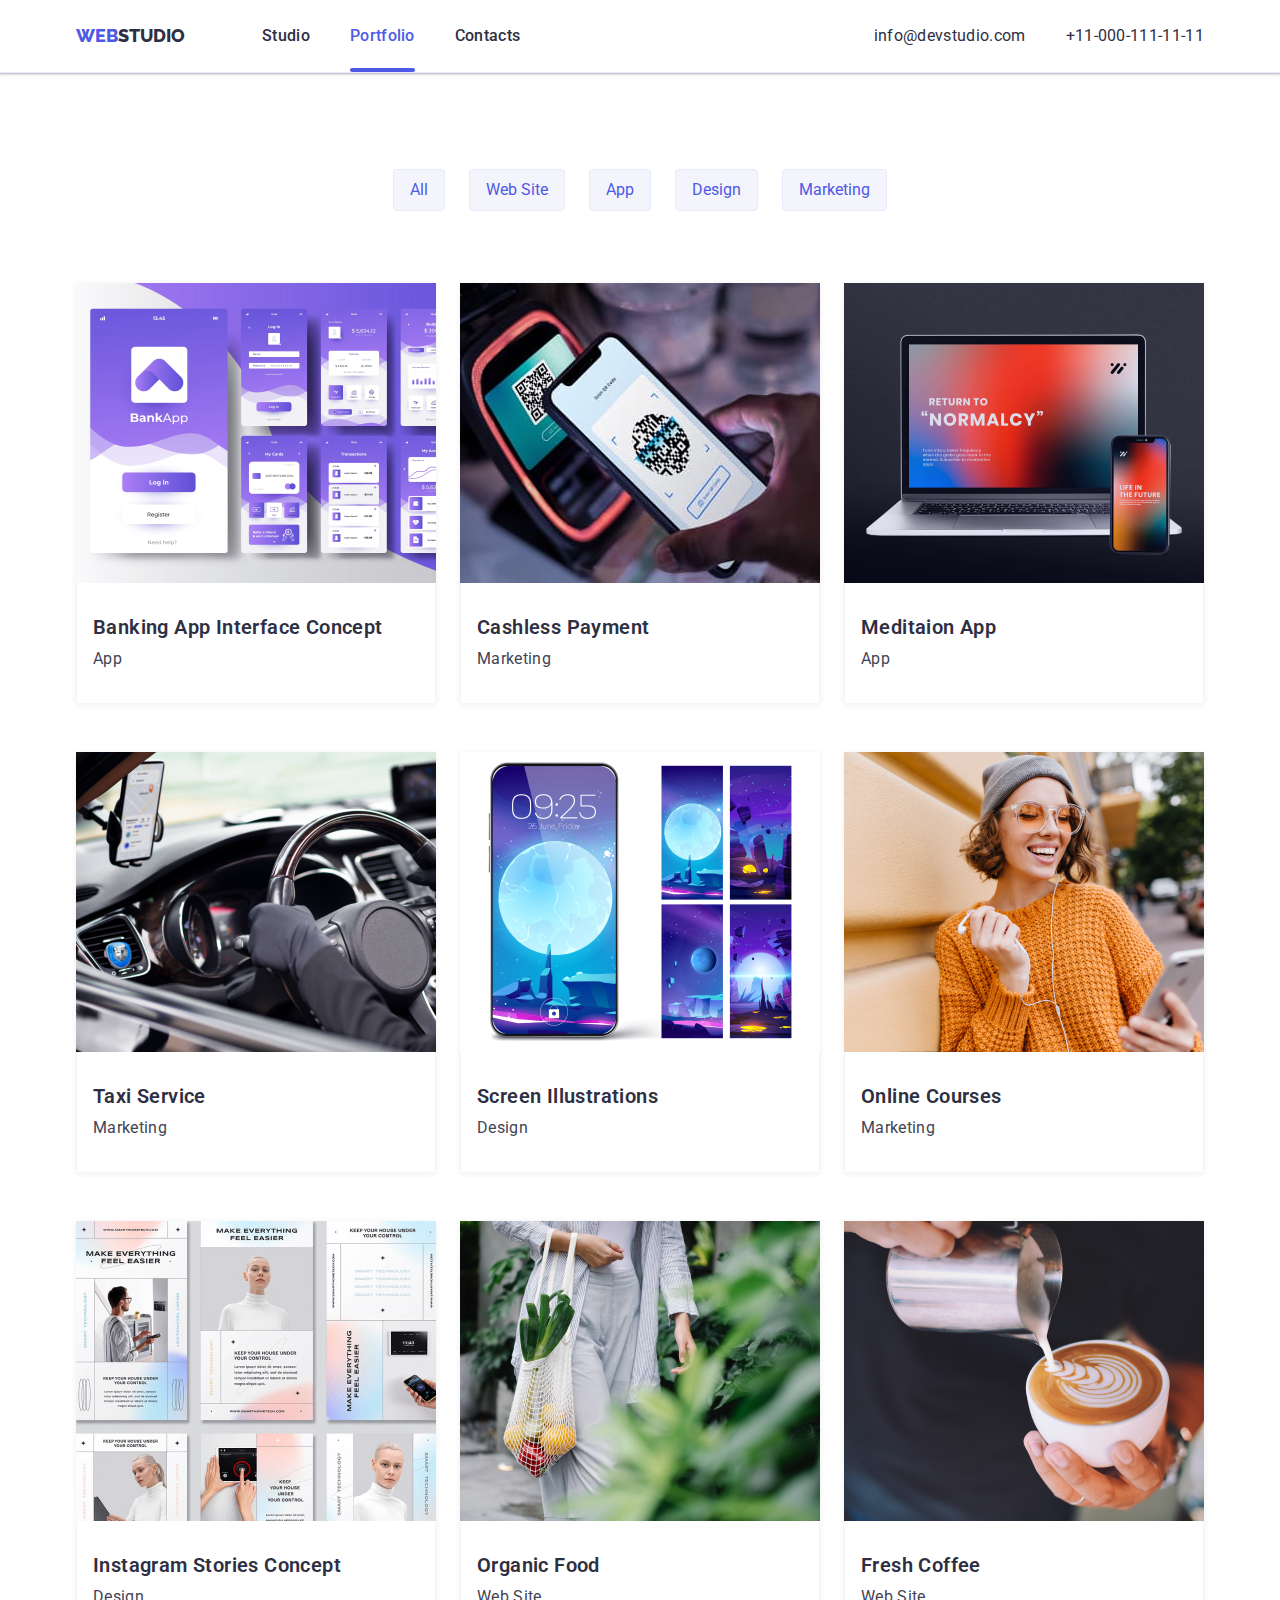
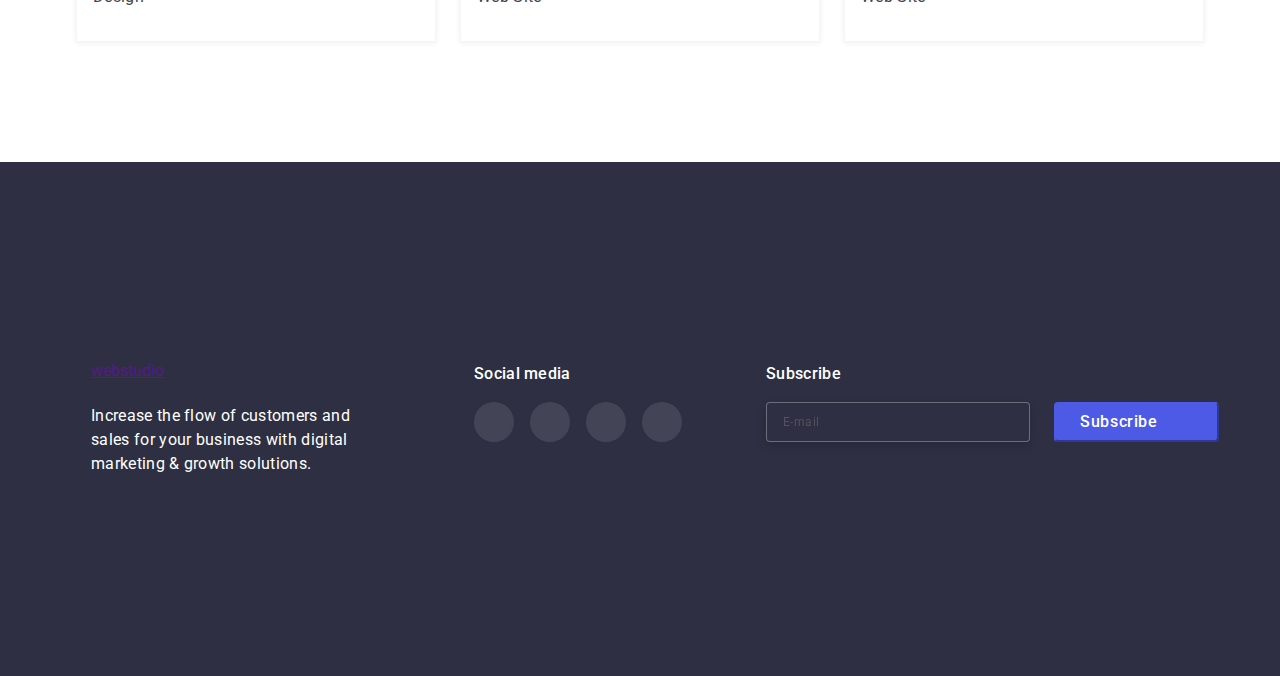
==== portfolio.html @ ae35aae3 "w" ====
<!DOCTYPE html>
<html lang="en">

<head>
    <meta charset="UTF-8">
    <meta http-equiv="X-UA-Compatible" content="IE=edge">
    <meta name="viewport" content="with=device-width,initial-scale=1.0">
    <title>Portfolio</title>
    <link href="https://fonts.googleapis.com/css2?family=Raleway:wght@800&family=Roboto:wght@400;500;700;900&display=swap" rel="stylesheet">
    <link rel="stylesheet" href="https://cdnjs.cloudflare.com/ajax/libs/modern-normalize/1.1.0/modern-normalize.min.css">
    <link rel="stylesheet" href="./css/styles.css">
</head>

<body class="boddy">
    <header class="head" >
        <div class="container">

        <a href="index.html" class="web">Web<span class="stud">Studio</span></a>



        <nav>
            <ul class="buttron list">
                <li>
                    <a href="index.html" class="studios">Studio</a>
                </li>
                <li class="current">
                    <a href="portfolio.html" class="currents">Portfolio</a>
                </li>
                <li>
                    <a href="" class="studios">Contacts</a>
                </li>
            </ul>
        </nav>
        <ul class="maines list">
            <li>
                <a href="mailto:info@devstudio.com" lang="en" class="mail">info@devstudio.com</a>
            </li>
            <li>
                <a href="tel:+11-000-111-11-11" class="mail">+11-000-111-11-11</a>

            </li>
        </ul>
    </div>
    </header>
    <main>
        <!--1section-->
        <section class="portfolio">
            <div class="container">
                <!-- <h2>Our works</h2> -->
                <ul class="list filters">
                    <li><button type="button" class="button-portfolio pointer">All</button></li>
                    <li><button type="button" class="button-portfolio pointer">Web Site</button></li>
                    <li><button type="button" class="button-portfolio pointer">App</button></li>
                    <li><button type="button" class="button-portfolio pointer">Design</button></li>
                    <li><button type="button" class="button-portfolio pointer">Marketing</button></li>
                </ul>
                <ul class="list port">
                    <li tabindex="0" class="product-card pointer">
                        <div class="product-actions">
                           <div class="product-actions"> <img src="./images/portfolio.jpg" alt="Banking App Interface Concept" width="360">
                            <div class="product-overlay">
                                <p class="text product-text">14 Stylish and User-Friendly App Design Concepts · Task Manager App · Calorie Tracker App · Exotic Fruit Ecommerce App · Cloud Storage App</p>                    </div>
                            </div>
                        </div>
                        <div class="port-card">
                            <h3 class="list-title">Banking App Interface Concept</h3>
                            <p class="text">App</p>
                        </div>
                    </li>
                    <li tabindex="0" class="product-card pointer">
                        <div class="product-actions">
                            <img src="./images/portfolio1.jpg" alt="Cashless Payment" width="360">
                            <div class="product-overlay">
                                <p class="text product-text">14 Stylish and User-Friendly App Design Concepts · Task Manager App · Calorie Tracker App · Exotic Fruit Ecommerce App · Cloud Storage App</p>                    
                            </div>
                        </div>
                        <div class="port-card">
                            <h3 class="list-title">Cashless Payment</h3>
                            <p class="text">Marketing</p>
                        </div>
                    </li>
                    <li tabindex="0" class="product-card pointer">
                        <div class="product-actions">
                            <img src="./images/portfolio2.jpg" alt="Meditaion App" width="360">
                            <div class="product-overlay">
                                <p class="text product-text">14 Stylish and User-Friendly App Design Concepts · Task Manager App · Calorie Tracker App · Exotic Fruit Ecommerce App · Cloud Storage App</p>                    
                            </div>
                        </div>
                        <div class="port-card">
                            <h3 class="list-title">Meditaion App</h3>
                            <p class="text">App</p>
                        </div>
                    </li>
                    <li tabindex="0" class="product-card pointer">
                        <div class="product-actions">
                            <img src="./images/portfolio3.jpg" alt="Taxi Service" width="360">
                            <div class="product-overlay">
                                <p class="text product-text">14 Stylish and User-Friendly App Design Concepts · Task Manager App · Calorie Tracker App · Exotic Fruit Ecommerce App · Cloud Storage App</p>                    
                            </div>
                        </div>
                        <div class="port-card">
                            <h3 class="list-title">Taxi Service</h3>
                            <p class="text">Marketing</p>
                        </div>
                    </li>
                    <li tabindex="0" class="product-card pointer">
                        <div class="product-actions">
                            <img src="./images/portfolio4.jpg" alt="Screen Illustrations" width="360">
                            <div class="product-overlay">
                                <p class="text product-text">14 Stylish and User-Friendly App Design Concepts · Task Manager App · Calorie Tracker App · Exotic Fruit Ecommerce App · Cloud Storage App</p>                    
                            </div>
                        </div>
                        <div class="port-card">
                            <h3 class="list-title">Screen Illustrations</h3>
                            <p class="text">Design</p>
                        </div>
                    </li>
                    <li tabindex="0" class="product-card pointer">
                        <div class="product-actions">
                            <img src="./images/portfolio5.jpg" alt="Online Courses" width="360">
                            <div class="product-overlay">
                                <p class="text product-text">14 Stylish and User-Friendly App Design Concepts · Task Manager App · Calorie Tracker App · Exotic Fruit Ecommerce App · Cloud Storage App</p>                    
                            </div>
                        </div>
                        <div class="port-card">
                            <h3 class="list-title">Online Courses</h3>
                            <p class="text">Marketing</p>
                        </div>
                    </li>
                    <li tabindex="0" class="product-card pointer">
                        <div class="product-actions">
                            <img src="./images/portfolio6.jpg" alt="Instagram Stories Concept" width="360">
                            <div class="product-overlay">
                                <p class="text product-text">14 Stylish and User-Friendly App Design Concepts · Task Manager App · Calorie Tracker App · Exotic Fruit Ecommerce App · Cloud Storage App</p>                    
                            </div>
                        </div>
                        <div class="port-card">
                            <h3 class="list-title">Instagram Stories Concept</h3>
                            <p class="text">Design</p>
                        </div>
                    </li>
                    <li tabindex="0" class="product-card pointer">
                        <div class="product-actions">
                            <img src="./images/portfolio7.jpg" alt="Organic Food" width="360">
                            <div class="product-overlay">
                                <p class="text product-text">14 Stylish and User-Friendly App Design Concepts · Task Manager App · Calorie Tracker App · Exotic Fruit Ecommerce App · Cloud Storage App</p>                    
                            </div>
                        </div>
                        <div class="port-card">
                            <h3 class="list-title">Organic Food</h3>
                            <p class="text">Web Site</p>
                        </div>
                    </li>
                    <li tabindex="0" class="product-card pointer">
                        <div class="product-actions">
                            <img src="./images/portfolio8.jpg" alt="Fresh Coffee" width="360">
                            <div class="product-overlay">
                                <p class="text product-text">14 Stylish and User-Friendly App Design Concepts · Task Manager App · Calorie Tracker App · Exotic Fruit Ecommerce App · Cloud Storage App</p>                    
                            </div>
                        </div>
                        <div class="port-card">
                            <h3 class="list-title">Fresh Coffee</h3>
                            <p class="text">Web Site</p>
                        </div>
                    </li>
                </ul>
            </div>
           </section>
        </main>
    
    <footer class="footer">
        <div class="container">
            <!-- Логотип -->
            <!-- Footer -->
    <footer class="footer">
        <div class="container">
            <!-- Логотип -->
            <div class="footer-logo footer-div">
            <a href="" class="logo">web<span class="logo-footer">studio</span></a>
            <p class="text">Increase the flow of customers and <br> sales for your business with digital <br> marketing & growth solutions.</p>
            </div>
            <div class="social-media footer-div">
                <p class="smp">Social media</p>
                <ul class="footer-list list">
                    <li class="footer-item">
                        <a href="" class="footer-link">
                            <svg width="24" height="24">
                                <use href="./images/icons.svg#instagram"></use>
                            </svg>
                        </a>
                    </li>
                    <li class="footer-item">
                        <a href="" class="footer-link">
                            <svg width="24" height="24">
                                <use href="./images/icons.svg#twitter"></use>
                            </svg>
                        </a>
                    </li>
                    <li class="footer-item">
                        <a href="" class="footer-link">
                            <svg width="24" height="24">
                                <use href="./images/icons.svg#facebook"></use>
                            </svg>
                        </a>
                    </li>
                    <li class="footer-item">
                        <a href="" class="footer-link">
                            <svg width="24" height="24">
                                <use href="./images/icons.svg#linkedin"></use>
                            </svg>
                        </a>
                    </li>
                </ul>
            </div>
            <form class="subscription">
                <div class="subscription-field">
                    <label for="subscription">Subscribe</label>
                    <input type="text" name="subscription" id="subscription" placeholder="E-mail">
                </div>
                <div class="footer-btn">
                <button class="subscription-btn" type="submit">
                    Subscribe
                    <svg width="24px" height="20px">
                    	<use href="./images/icons.svg#message"></use>
                    </svg>
                </button>
                </div>
            </form>
        </div>
    </footer>
<script src="./js/modal.js"></script>
</body>
</html>
---- css/styles.css ----
:root{
    --navcolor:#2E2F42;
    --contactcolor:#434455;
    --whitecolor:#FFFFFF;
    --butcolor:#4D5AE5;
    --clickcolor:#404BBF;
    --grecolor:#31D0AA;
    --sercolor:#F4F4FD;
    --serrcolor:#E7E9FC;
    --primary-text-color: #434455;
    --title-text-color: #2E2F42;
    --accent-color: #4D5AE5;
    --duration: 250ms cubic-bezier(0.4, 0, 0.2, 1);
}
 
/* body */

.boddy{
        font-family: "Roboto", sans-serif;
        background-color: #FFFFFF;
    color: var(--contactcolor);
    
    }
    p,
    h1,
    h2, 
    h3,
    h4,
    h5,
    h6{
        margin: 0;
    }
    button{
        cursor: pointer;
    }
    ul,
    ol{
        list-style: none;
        margin:0;
        padding:0;
    }
    .pointer {
        cursor: pointer;
    }

    .list {
        padding: 0;
        margin: 0;
        list-style: none;
    }
    .backdrop {
        position: fixed;
        top: 0;
        left: 0;
    
        width: 100%;
        height: 100%;
        background: rgba(46, 47, 66, 0.4);
    
        opacity: 1;
        transition: opacity 250ms cubic-bezier(0.4, 0, 0.2, 1);
    }
    
    .backdrop.is-hidden {
        opacity: 0;
        pointer-events: none;
    }
    
    
    /* Modal */
    
    /* Modal */

.modal {
    position: absolute;
    top: 50%;
    left: 50%;
    transform: translate(-50%, -50%);

    width: 408px;
    height: 584px;
    background-color: #FCFCFC;
}

.escape {
    position: absolute;
    top: 24px;
    right: 24px;

    display: flex;
    justify-content: center;
    align-items: center;
    width: 24px;
    height: 24px;
    background: #E7E9FC;
    fill: #000;
    border: 1px solid rgba(0, 0, 0, 0.1);
    
    border-radius: 50%;
    transition: 250ms cubic-bezier(0.4, 0, 0.2, 1);
}

.escape:hover,
.escape:focus {

    background: var(--accent-color);
    fill: #FFFFFF;
}

.form {
    padding: 72px 24px 24px 24px;
}

.form-field {
    position: relative;
    margin-bottom: 8px;
    display: flex;
    flex-direction: column;
}


.form-field input,
.form-field textarea {
    margin: 0;
    border: 1px solid rgba(33, 33, 33, 0.2);
    border-radius: 4px;
    transition: 250ms cubic-bezier(0.4, 0, 0.2, 1);
    
}

.form-field input {
    height: 40px;
    padding-left: 38px;
    
}

.form-field input:focus + .form-icon {
    fill: #4d5ae5;
    border-color: #4D5AE5;
}


.form-field label {
    margin-bottom: 4px;
    color: #8E8F99;
    font-size: 12px;
}

.form-icon {
    position: absolute;
    top: 56%;
    left: 16px;
    transition: 250ms cubic-bezier(0.4, 0, 0.2, 1);
}

.text-style-first {
    line-height: 1.33;
    letter-spacing: 0.04em;
}

.text-style-second {
    line-height: 1.17;
    letter-spacing: 0.01em;
}

.form-field textarea {
    font-size: 12px;
    padding: 8px 16px;
    height: 120px;
    resize: none;
}

::-webkit-input-placeholder { /* WebKit browsers */
   color: rgba(117, 117, 117, 0.5);
}
:-moz-placeholder { /* Mozilla Firefox 4 to 18 */
   color: rgba(117, 117, 117, 0.5);
}
::-moz-placeholder { /* Mozilla Firefox 19+ */
   color: rgba(117, 117, 117, 0.5);
}
:-ms-input-placeholder { /* Internet Explorer 10+ */
   color: rgba(117, 117, 117, 0.5);
}


.form-head {
    display: block;
    text-align: center;
    margin-bottom: 14px;
    font-weight: 500;
    line-height: 1.5;
    color: var(--title-text-color);
}

.comment {
    margin-bottom: 16px;
}


.policy {
    font-size: 12px;
    line-height: 1.33;
    color:#757575;
    display: flex;
    align-items: center;
    text-align: center;
    margin-bottom: 24px;
    letter-spacing: 0.04em;
}

.checkbox {
  position: absolute;
  width: 1px;
  height: 1px;
  margin: -1px;
  border: 0;
  padding: 0;
  
  white-space: nowrap;
  clip-path: inset(100%);
  clip: rect(0 0 0 0);
  overflow: hidden;
}

.policy-icon {
    margin-right: 8px;
    width: 16px;
    height: 16px;
    border: 1.25px solid #2E2F42;
    border-radius: 2px;
}

.checkbox:checked + .policy-icon {
    border-color: transparent;
    background-image: url("/images/click.svg");
    background-size: contain;
    background-origin: border-box;
}

.policy-text {
    margin: 0;
}

.button-policy {
    width: 169px;
    height: 56px;
    background-color:var(--butcolor);
    border-color: var(--butcolor);
    border-radius: 4px;
    box-shadow: 0px 4px 4px rgba(0, 0, 0, 0.15);
    color: #E7E9FC;
}

.modal-btn {
    width: 100%;
    display: flex;
    justify-content: center;
   
}
/* header */
.head{
    background: var(--whitecolor);
box-shadow: 0px 2px 1px rgba(46, 47, 66, 0.08), 0px 1px 1px rgba(46, 47, 66, 0.16), 0px 1px 6px rgba(46, 47, 66, 0.08);
border-bottom:  1px solid #E7E9FC ;





}
.head div {
    display: flex;
    align-items: center;
}
.container {
    padding: 0 15px;
    margin:  auto;
    width: 1158px;
}
/* logo */
.web{
   

font-family: 'Raleway';
font-style: normal;
font-weight: 800;
font-size: 18px;
line-height: 1.33;
color:  var(--butcolor);
text-decoration: none;
text-transform:uppercase;

}
/* logo2 */
.stud{
    
font-family: "Raleway";
font-style: normal;
font-weight: 800;
font-size: 18px;
line-height: 1.33;
color:var(--navcolor);
text-decoration: none;
text-transform:uppercase;

}

/* Button stud */
.buttron{
    list-style-type: none;
    display: flex;
    margin-left: 77px;
}
.buttron li {
    display: block;
    padding-top: 24px;
    padding-bottom: 24px;
}
.buttron li + li {
    margin-left: 40px;
}

.buttron a {
   
    font-weight: 500;
    font-size: 16px;
    line-height: 1.5;
    letter-spacing: 0.02em;
   
} 

.current {
    position: relative;

}


.current::after {
    content: "";
    position: absolute;
    width: 100%;
    height: 4px;
    bottom: 0;
    left: 0;
   
    background: var(--butcolor);
    border-radius: 2px;
}
.currents{
font-weight: 500;
font-size: 16px;
line-height: 1.5;
color: var(--butcolor);
text-decoration: none;
transition: background-color 250ms cubic-bezier(0.4, 0, 0.2, 1);;
}

.studios{

font-weight: 500;
font-size: 16px;
line-height: 1.5;
color: var(--navcolor);
text-decoration: none;
transition: color 250ms cubic-bezier(0.4, 0, 0.2, 1);;
}
.studios:hover{
    color:var(--contactcolor);
}
.studios:focus{
    color:var(--contactcolor);}
   
.studios:active{
    color:  var(--clickcolor)
}

    


/* Button portfolio */


.maines {
    display: flex;
    margin-left: auto;
}

.maines li + li {
    margin-left: 40px;
}


.mail{
   

font-style: normal;
font-weight: 400;
font-size: 16px;
line-height: 1.5px;
color: var(--contactcolor);
text-decoration: none;
transition: color 250ms cubic-bezier(0.4, 0, 0.2, 1);;


}
.mail {
    display: flex;
    margin-left: auto;
}

.mail li + li {
    margin-left: 40px;
}

.mail {
color: var(--navcolor);
line-height: 1.5;
letter-spacing: 0.02em;
transition: color 250ms cubic-bezier(0.4, 0, 0.2, 1);;
}
.mail:hover{
    color:var(--clickcolor);
}
.mail:focus{
    color:var(--clickcolor);
}

.mail:active{
    color: var(--clickcolor) ;
}
    
/* href number */


/* section1 */
.secone{
    background-color:var(--navcolor);
    text-align: center;
    padding-top: 192px;
    padding-bottom: 192px;
    height: 603px;
    max-width: 1440px;
    margin-left: auto;
    margin-right: auto;
    background-image: linear-gradient(
        to right,
        rgba(46, 47, 66, 0.7),
        rgba(46, 47, 66, 0.7)
    ),
    url(../images/people\ .jpg);
    background-position: center;
   
}
/* paragraf */
.effects{
    
    
    margin-top: 0;
    margin-bottom: 48px;
    font-weight: 700;
    font-size: 56px;
    line-height: 1.07;
    text-align: center;
    letter-spacing: 0.02em;
    
    color:  var(--whitecolor);
}



.butik{
    font-family: 'Roboto';
    font-weight: 600;
    font-size: 16px;
    line-height: 1.18;
    background: var(--butcolor);
    color:  var(--whitecolor);
    box-shadow: 0px 4px 4px rgba(0, 0, 0, 0.15);
    cursor: pointer;
    z-index: 3;
    border:none;
    border-radius: 4px;
    padding: 16px 32px;
    margin-top: 48;
    transition:  background 250ms cubic-bezier(0.4, 0, 0.2, 1);;
    
}
.bitik:hover{
    background:var(--clickcolor);
}
.butik:focus{
    background:var(--clickcolor);
}

.butik:active{
    background:var(--clickcolor);
}  





/* section2 */
.advantages{
    background:   var(--whitecolor);
}
.adva{
    position: absolute;
    white-space: nowrap;
    width: 1px;
    height: 1px;
    overflow: hidden;
    border: 0;
    padding: 0;
    clip: rect(0 0 0 0);
    clip-path: inset(50%);
    margin: -1px;
    
}
.item{
    margin: 0;
    
   
    color: var(--navcolor);
    font-weight: 600;
    font-size: 20px;
    line-height: 1.2;
    letter-spacing: 0.02em;
   
}

  

.item {
    padding-top: 120px;
    padding-bottom: 120px;
    
}

.item ul {
    display: flex;
    
}

.item li {
    width: 264px;
}

.item .strategy {
    padding-top: 0;
}

.item li + li {
    margin-left: 24px;
}

.item p {
    margin-bottom: 0;
    margin-top: 0;
}
.features-div {
    width: 264px;
    height: 112px;
    display: flex;
    justify-content: center;
    align-items: center;
    background-color: #F4F4FD;
    border-radius: 4px;
    margin-bottom: 8px;
 
}


/* Strategy */
.strategy{
    margin: 0;
    margin-bottom: 8px;
   
    font-weight: 500;
    font-size: 20px;
    line-height: 1.2;
    letter-spacing: 0.02em;
    color: var(--navcolor);
}

.business{
 font-size: 16px;
 font-weight: 400;
    line-height: 1.5;
    color: var(--contactcolor);
    letter-spacing: 0.02em;
    margin: 0;

}

/*3section*/
.doing{
    background:  var(--whitecolor);
}
.doing {
    padding-bottom: 120px;
}

.doing ul {
    display: flex;
}

.doing img {
    display: block;
}

.doing li {
    border: 1px solid var(--serrcolor);
}

.doing li + li
{
    margin-left: 24px;
}
.what{
    font-weight: 600;
    font-size: 36px;
    line-height: 1.11;
    text-align: center;
    text-transform: capitalize;
    letter-spacing: 0.02em;
    margin-top: 0;
    margin-bottom: 72px;
    color: var(--navcolor);
}
.comp{
    width: 360px;
}

/*4section*/


.cot {
    background-color: var(--sercolor);
    padding-top: 120px;
    padding-bottom: 120px;
}

.cot ul {
    display: flex;
}

.cot li {
    text-align: center;
    background-color: #FFFFFF;

}

.cot li + li {
    margin-left: 24px;
}

.cot img {
    display: block;
}

.team-card {
    padding-top: 32px;
    padding-bottom: 32px;
}
.team{
    font-weight: 700;
    font-size: 36px;
    line-height: 1.11;
    text-align: center;
    text-transform: capitalize;
    letter-spacing: 0.02em;
    margin-top: 0;
    margin-bottom: 72px;
    color:var(--navcolor);
}

.blue{
    width: 264px;
    height: 260px;
}
.mark{
    margin: 0;
    margin-bottom: 8px;
    letter-spacing: 0.02em;
    font-style: normal;
    font-weight: 500;
    font-size: 20px;
    line-height: 1.2;
    color: var(--navcolor);
}
.product{
    font-size: 16px;
    line-height: 1.5;
    color:var(--contactcolor);

}
.social-list-item{

}
.social-list-item:hover{
   
}
.social-list-item:focus{

}
.section-title {
    color: var(--title-text-color);
    font-weight: 600;
    font-size: 36px;
    line-height: 1.11;
    text-align: center;
    text-transform: capitalize;
    letter-spacing: 0.02em;
    margin-top: 0;
    margin-bottom: 72px;
}
.social-list-link {
    display: flex;
    justify-content: center;
    align-items: center;
    width: 40px;
    height: 40px;
    border-radius: 50%;
    border: none;
    background-color: var(--butcolor);
    transition: background-color 250ms cubic-bezier(0.4, 0, 0.2, 1);;
    
}
.social-list-link :hover{
    background-color: #404BBF;
}
.social-list-link:focus{
    background-color: #404BBF;
}

.social-list {
    padding-left: 16px;
    padding-right: 16px;
}

.socialf{
    margin-top: 8px;
    transition: background-color hover  250ms cubic-bezier(0.4, 0, 0.2, 1);;
}
.socialfs:hover{
    background-color: #404BBF;
}
.socialfs:focus{
    background-color: #404BBF;
}
   
.customers {
    padding-top: 120px;
    padding-bottom: 120px;
    
}

.customers ul {
    display: flex;
}

.icon {
    border: 1px solid #8E8F99;
    border-radius: 4px;
    transition: border 250ms cubic-bezier(0.4, 0, 0.2, 1);
    margin: 0;
}

.icon:hover,
.icon:focus {
    border: 1px solid #4D5AE5;
    border-radius: 4px;

}

.customers-link {
    display: flex;
    justify-content: center;
    align-items: center;
    width: 166px;
    height: 88px;
    fill: #8e8f99;
    transition: fill 250ms cubic-bezier(0.4, 0, 0.2, 1);
}

.customers-link:hover,
.customers-link:focus {
    fill: var(--butcolor);
}

.customers li+li {
    margin-left: 24px;
}

.customers li+li {
    margin-left: 24px;
}


/*--5section*/

.footer {
    color: #FFFFFF;
    background-color: var(--title-text-color);
    padding-top: 100px;
    padding-bottom: 100px;
}
.footer div {
    display: flex;
    align-items: center;
    align-items: flex-start;
    justify-content: space-between;
}
.dio{
    font-family: 'Raleway';
    font-style: normal;
    font-weight: 800;
    font-size: 18px;
    line-height: 1.16;
    color:  var(--sercolor);
    
    text-transform:uppercase;
   
}

.footer .logo {
    margin-bottom: 16px;
}

.footer-div {
    flex-direction: column;
}

.footer ul {
    display: flex;
}

.smp {
    margin-top: 0;
    margin-bottom: 16px;
    font-weight: 500;
    line-height: 1.5;
    letter-spacing: 0.02em;
}

.footer-logo {
    margin-right: 120px;
}

.footer-link {
    display: flex;
    justify-content: center;
    align-items: center;
    width: 40px;
    height: 40px;
    border-radius: 50%;
    background-color:rgba(255, 255, 255, 0.1);
    transition: background-color 250ms cubic-bezier(0.4, 0, 0.2, 1);
}

.footer-link:hover,
.footer-link:focus {
    background-color:#31D0AA;
}

.footer-list li + li {
    margin-left: 16px;
}

.social-media {
    margin-right: 80px;
}

.subscription {
    display: flex;
    
}

.subscription-field {
    display: flex;
    flex-direction: column;
    margin-right: 24px;
}

.subscription-field label {
    margin-bottom: 16px;
    font-weight: 500;
    line-height: 1.5;
    letter-spacing: 0.02em;
}

.subscription-field input {
    padding: 8px 16px;
    width: 264px;
    height: 40px;
    border: 1px solid rgba(255, 255, 255, 0.3);
    filter: drop-shadow(0px 4px 4px rgba(0, 0, 0, 0.15));
    border-radius: 4px;
    background: var(--title-text-color);
    color: #FFFFFF;
    font-size: 12px;
    line-height: 2;
    letter-spacing: 0.04em;
    transition: 250ms cubic-bezier(0.4, 0, 0.2, 1);
}

.subscription-field:focus {
    border:#4D5AE5;
}

.footer .footer-btn {
    display: flex;
    align-items: flex-end;
}

.subscription-btn {
    display: flex;
    justify-content: center;
    align-items: center;
    width: 165px;
    height: 40px;

    padding: 8px 24px;
    gap: 16px;

    background: #4D5AE5;
    border-color: #4D5AE5 ;
    border-radius: 4px;

    font-weight: 500;
    font-size: 16px;
    line-height: 1.5;
    letter-spacing: 0.04em;

    color: #FFFFFF;
    transition: 250ms cubic-bezier(0.4, 0, 0.2, 1);
}

.subscription-btn:hover,
.subscription-btn:focus {
    border-color:#404BBF; 
    background: #404BBF;
    box-shadow: 0px 1px 6px rgba(46, 47, 66, 0.08), 0px 1px 1px rgba(46, 47, 66, 0.16), 0px 2px 1px rgba(46, 47, 66, 0.08);
}


.subscription-btn svg {
    display: flex;
}

/* pppppppppppppppooooooooooooooorrrrrrrrrrrrrttttttttttfffffffffoooooooooolllllliiiiiiiooooooo */

.portfolio {
    padding-top: 96px;
    padding-bottom: 120px;
}

.filters {
    margin-bottom: 72px;
    display: flex;
    justify-content: center;
}


.filters li + li {
    margin-left: 24px;
}

.port {
    display: flex;
    flex-wrap: wrap;
}

.port li {
    width: calc((100% - 48px) / 3);
    margin-right: 24px;
    margin-bottom: 48px;
    box-shadow: 0px 1px 6px rgba(46, 47, 66, 0.08);
}

.port li:hover {
    box-shadow: 0px 1px 6px rgba(46, 47, 66, 0.08), 0px 1px 1px rgba(46, 47, 66, 0.16), 0px 2px 1px rgba(46, 47, 66, 0.08);
}

.port img {
    display: block;
}

.port-card {
    border: 0.5px solid #F4F4FD;
    border-top: 0;
    padding-top: 32px;
    padding-bottom: 32px;
    padding-left: 16px;
}

.port li:nth-child(3n) {
    margin-right: 0;
}

.port li:nth-last-child(-n+3) {
    margin-bottom: 0;
}

.hover-text {
    position: absolute;
    top: 0;
    left: 0;
}

.product-actions {
    position: relative;
    overflow: hidden;
}

.product-overlay {
    position: absolute;
    width: 100%;
    height: 100%;
    background-color: var(--accent-color);

    transform: translateY(0);
    transition: transform 250ms cubic-bezier(0.4, 0, 0.2, 1);
}

.product-text {
    position: absolute;
    width: 296px;
    height: 96px;
    left: 32px;
    top: 40px;
    margin: 0;

    color: #F4F4FD;
}

.product-card:hover .product-overlay,
.product-card:focus .product-overlay {
    transform: translateY(-100%); 
}


/* Buttons */

.button {
    font-family: Roboto, sans-serif;
    font-weight: 600;
    letter-spacing: 0.04em;
    font-size: 16px;
    border: 1px solid transparent;
}

.button-main {
    color: #FFFFFF;
    background-color: var(--accent-color);
    line-height: 1.19;
    border-radius: 4px;
    padding: 16px 32px;
    box-shadow: 0px 4px 4px rgba(0, 0, 0, 0.15);
    transition: 250ms cubic-bezier(0.4, 0, 0.2, 1);
}

.button-main:hover,
.button-main:focus {
    box-shadow: 0px 1px 6px rgba(46, 47, 66, 0.08), 0px 1px 1px rgba(46, 47, 66, 0.16), 0px 2px 1px rgba(46, 47, 66, 0.08);
}

.button-portfolio {
    font-family:'Roboto' sans-serif;
    display: inline-block;
    color: var(--accent-color);
    background-color: #F4F4FD;
    line-height: 1.5;
    border-radius: 4px;
    padding: 8px 16px;
    border: 1px solid #E7E9FC;
    transition: background-color 250ms cubic-bezier(0.4, 0, 0.2, 1),  
    color 250ms cubic-bezier(0.4, 0, 0.2, 1),
     box-shadow 250ms cubic-bezier(0.4, 0, 0.2, 1),  
      border-color 250ms cubic-bezier(0.4, 0, 0.2, 1),
     ;
}

.button-portfolio:hover,
.button-portfolio:focus {
    color: #FFFFFF;
    background-color: var(--accent-color);
    box-shadow: 0px 3px 1px rgba(0, 0, 0, 0.1), 0px 2px 1px rgba(0, 0, 0, 0.08), 0px 2px 2px rgba(0, 0, 0, 0.12);
    border-color:  var(--accent-color) ;
    transition: background-color 250ms cubic-bezier(0.4, 0, 0.2, 1),  
    color 250ms cubic-bezier(0.4, 0, 0.2, 1),
     box-shadow 250ms cubic-bezier(0.4, 0, 0.2, 1),  
      border-color 250ms cubic-bezier(0.4, 0, 0.2, 1),
     ;
}

.text {
    line-height: 1.5;
    letter-spacing: 0.02em;
    margin-top: 8px;
   
}
.list-title {
    margin: 0;
    margin-bottom: 8px;
    color: var(--title-text-color);
    font-weight: 600;
    font-size: 20px;
    line-height: 1.2;
    letter-spacing: 0.02em;
}
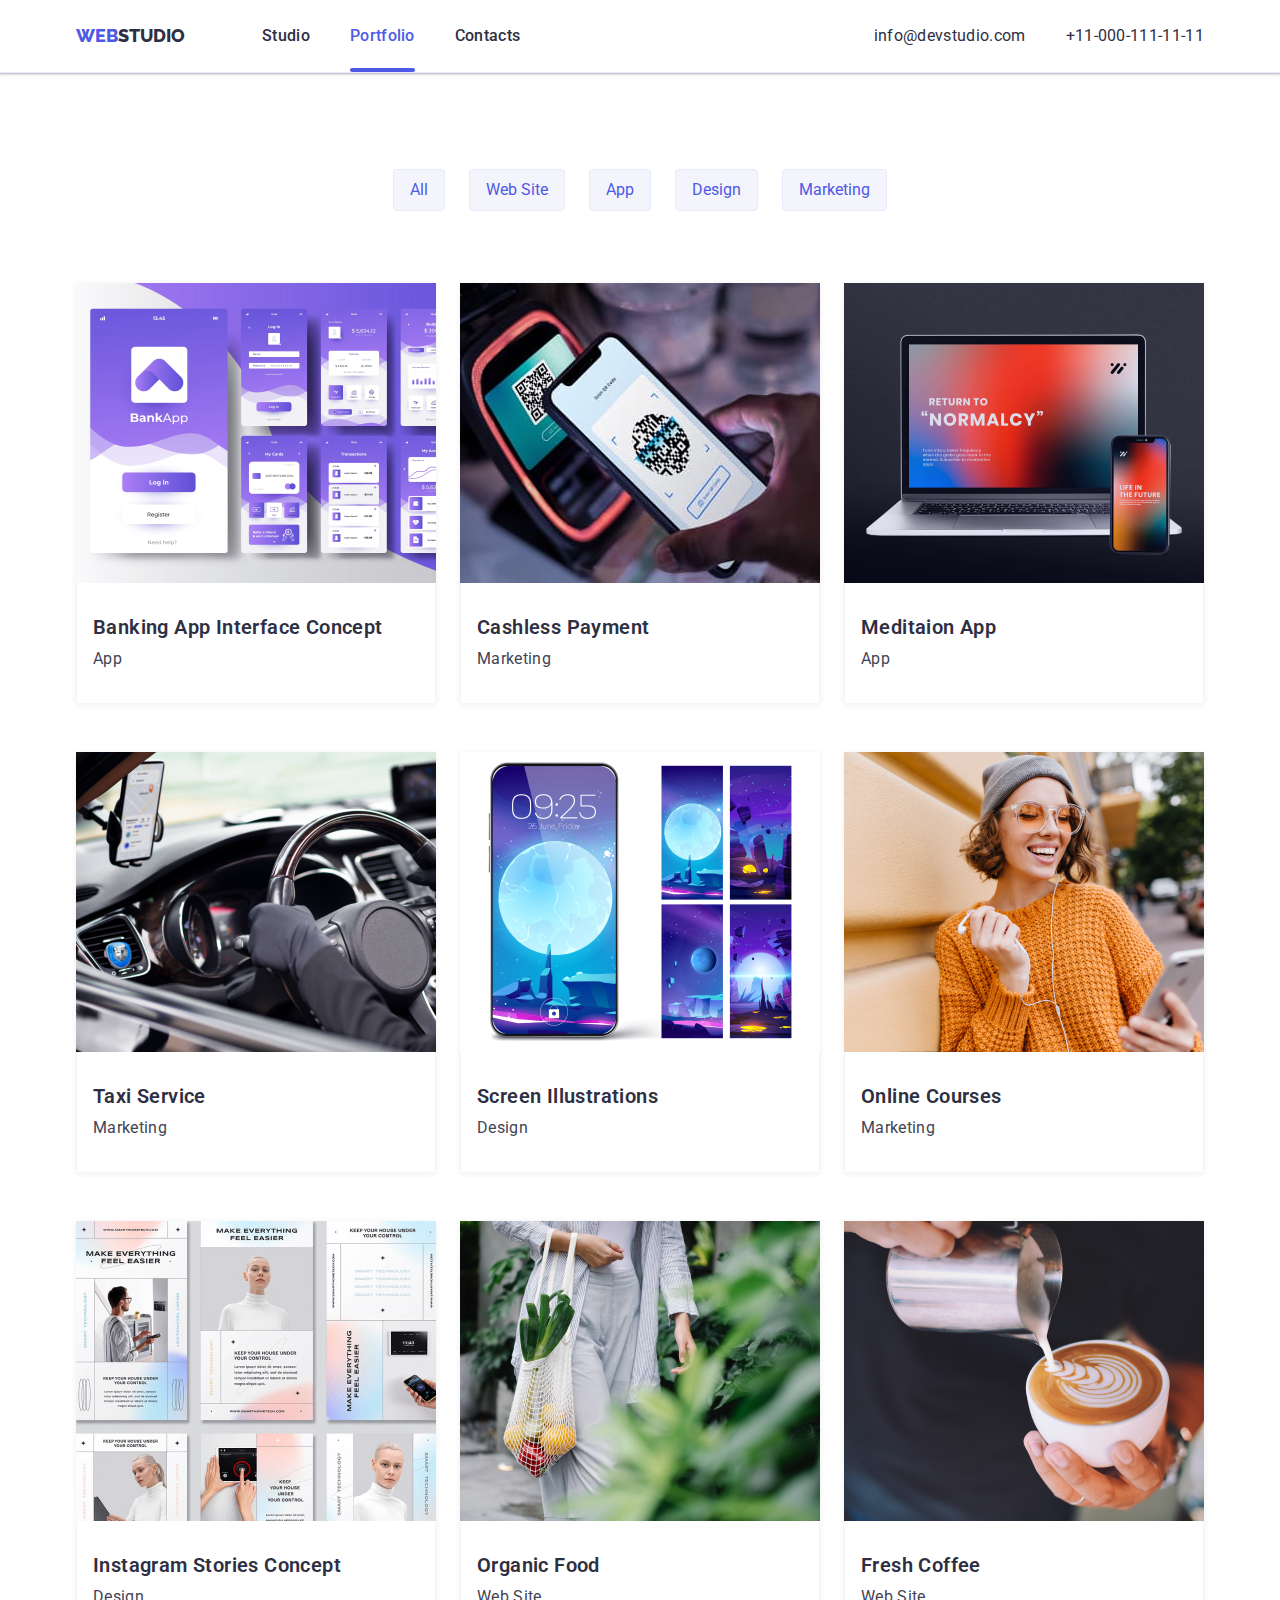
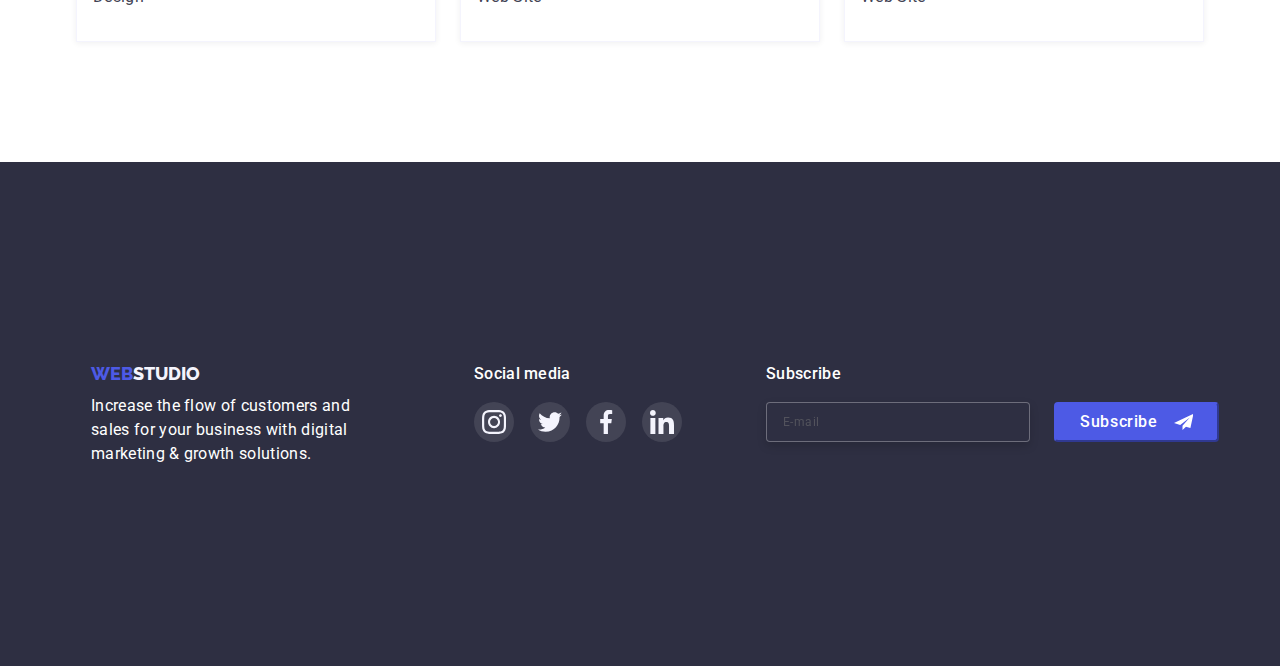
==== commit 28640c7a: "1" ====
--- a/portfolio.html
+++ b/portfolio.html
@@ -173,62 +173,66 @@
         <div class="container">
             <!-- Логотип -->
             <!-- Footer -->
-    <footer class="footer">
-        <div class="container">
-            <!-- Логотип -->
-            <div class="footer-logo footer-div">
-            <a href="" class="logo">web<span class="logo-footer">studio</span></a>
-            <p class="text">Increase the flow of customers and <br> sales for your business with digital <br> marketing & growth solutions.</p>
+            <footer class="footer">
+                <div class="container">
+                    <!-- Логотип -->
+                    <div class="footer-logo footer-div">
+                   
+            <a href="index.html" class="web">Web<span class="dio">Studio</span></a>
+            <p class=" increase text">Increase the flow of customers and <br> sales for your business with digital <br> marketing & growth solutions.</p>
+                    </div>
+                    <div class="social-media footer-div">
+                        <p class="smp">Social media</p>
+                        <ul class="footer-list list">
+                            <li class="footer-item">
+                                <a href="" class="footer-link">
+                                    <svg width="24" height="24">
+                                        <use href="images/symbol-defs.svg#icon-instagram"></use>
+                                    </svg>
+                                </a>
+                            </li>
+                            <li class="footer-item">
+                                <a href="" class="footer-link">
+                                    <svg width="24" height="24">
+                                        <use href="images/symbol-defs.svg#icon-twitter"></use>
+                                    </svg>
+                                </a>
+                            </li>
+                            <li class="footer-item">
+                                <a href="" class="footer-link">
+                                    <svg width="24" height="24">
+                                        <use href="images/symbol-defs.svg#icon-facebook"></use>
+                                    </svg>
+                                </a>
+                            </li>
+                            <li class="footer-item">
+                                <a href="" class="footer-link">
+                                    <svg width="24" height="24">
+                                        <use href="images/symbol-defs.svg#icon-linkedin"></use>
+                                    </svg>
+                                </a>
+                            </li>
+                        </ul>
+                    </div>
+               
+                <form class="subscription">
+                    <div class="subscription-field">
+                        <label for="subscription">Subscribe</label>
+                        <input type="text" name="subscription" id="subscription" placeholder="E-mail">
+                    </div>
+                    <div class="footer-btn">
+                    <button class="subscription-btn" type="submit">
+                        Subscribe
+                        <svg width="24px" height="20px">
+                            <use href="images/symbol-defs.svg#icon-suber"></use>
+                        </svg>
+                    </button>
+                    </div>
+                </form>
             </div>
-            <div class="social-media footer-div">
-                <p class="smp">Social media</p>
-                <ul class="footer-list list">
-                    <li class="footer-item">
-                        <a href="" class="footer-link">
-                            <svg width="24" height="24">
-                                <use href="./images/icons.svg#instagram"></use>
-                            </svg>
-                        </a>
-                    </li>
-                    <li class="footer-item">
-                        <a href="" class="footer-link">
-                            <svg width="24" height="24">
-                                <use href="./images/icons.svg#twitter"></use>
-                            </svg>
-                        </a>
-                    </li>
-                    <li class="footer-item">
-                        <a href="" class="footer-link">
-                            <svg width="24" height="24">
-                                <use href="./images/icons.svg#facebook"></use>
-                            </svg>
-                        </a>
-                    </li>
-                    <li class="footer-item">
-                        <a href="" class="footer-link">
-                            <svg width="24" height="24">
-                                <use href="./images/icons.svg#linkedin"></use>
-                            </svg>
-                        </a>
-                    </li>
-                </ul>
-            </div>
-            <form class="subscription">
-                <div class="subscription-field">
-                    <label for="subscription">Subscribe</label>
-                    <input type="text" name="subscription" id="subscription" placeholder="E-mail">
-                </div>
-                <div class="footer-btn">
-                <button class="subscription-btn" type="submit">
-                    Subscribe
-                    <svg width="24px" height="20px">
-                    	<use href="./images/icons.svg#message"></use>
-                    </svg>
-                </button>
-                </div>
-            </form>
         </div>
-    </footer>
-<script src="./js/modal.js"></script>
-</body>
-</html>+        </footer>
+            </footer>
+            <script src="./js/modal.js"></script>
+        </body>
+        </html>--- a/css/styles.css
+++ b/css/styles.css
@@ -116,6 +116,7 @@
     margin-bottom: 8px;
     display: flex;
     flex-direction: column;
+    
 }
 
 
@@ -144,6 +145,7 @@
     margin-bottom: 4px;
     color: #8E8F99;
     font-size: 12px;
+    
 }
 
 .form-icon {
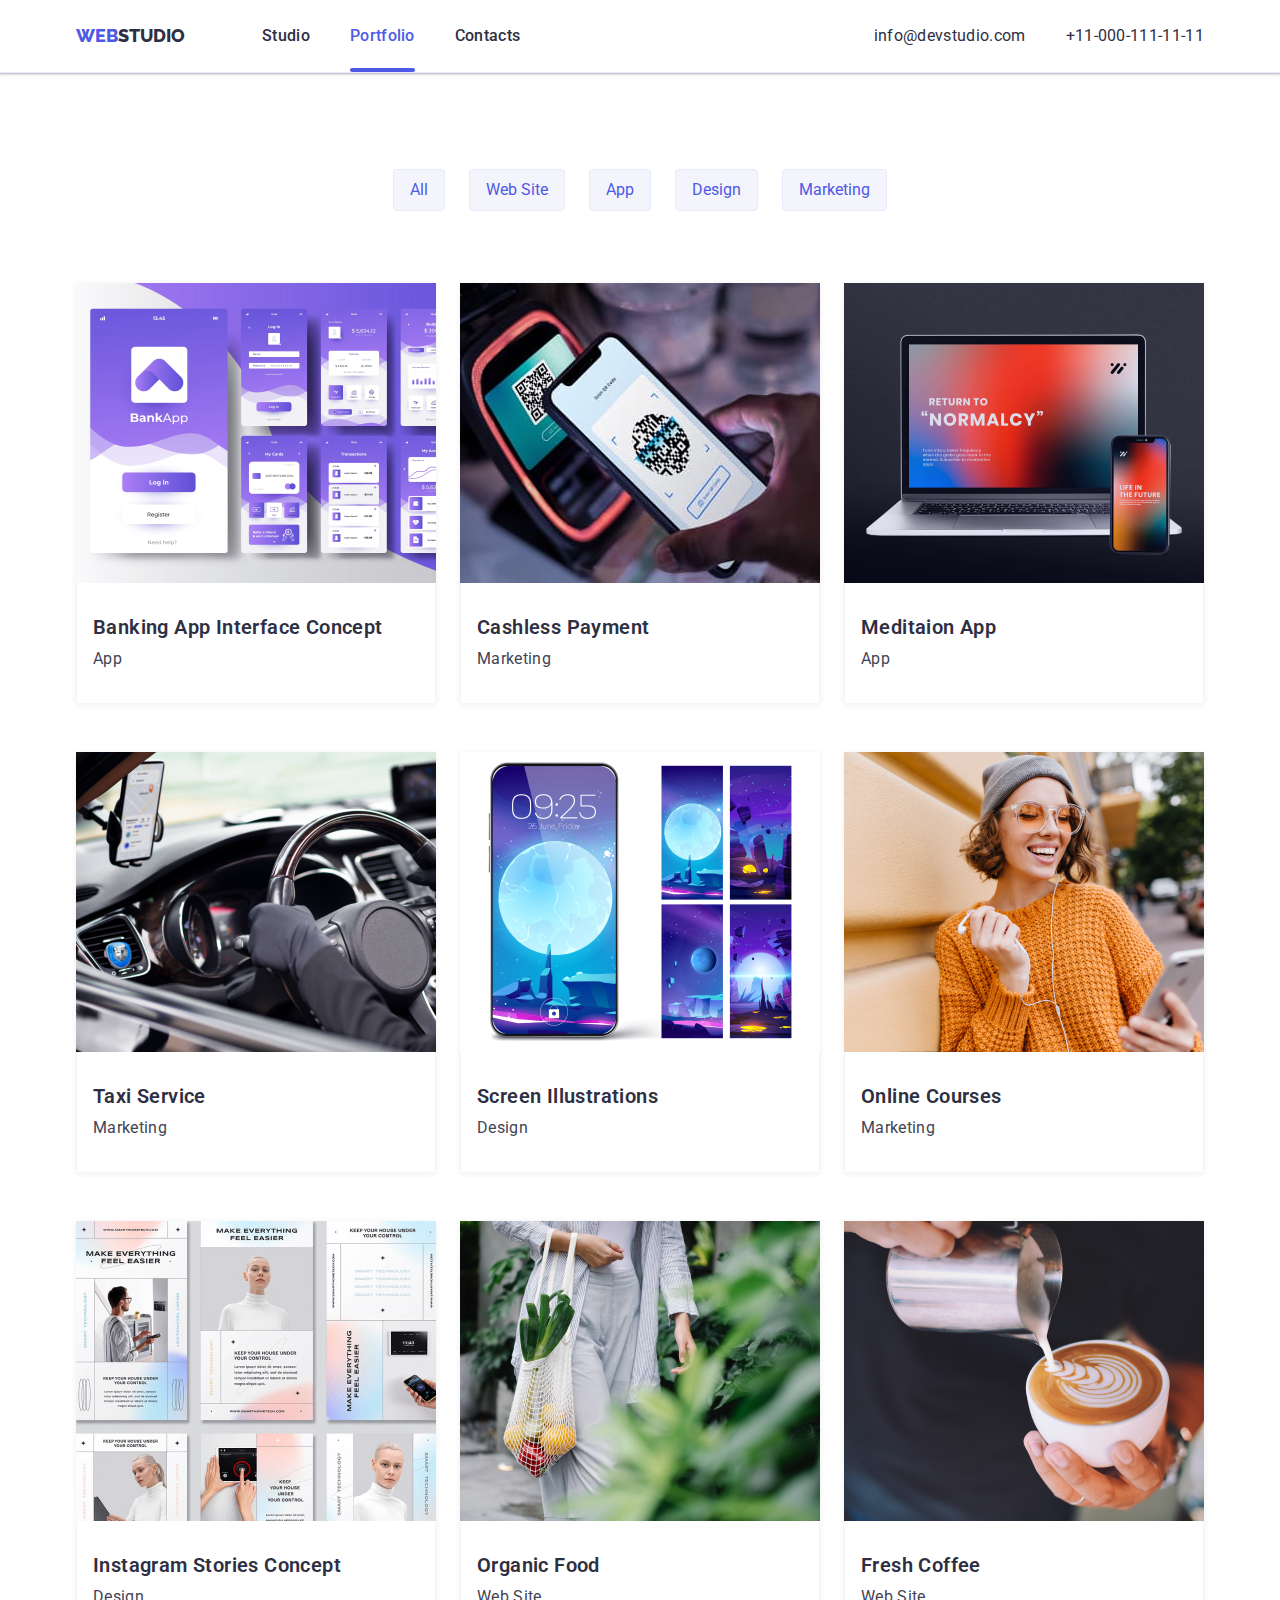
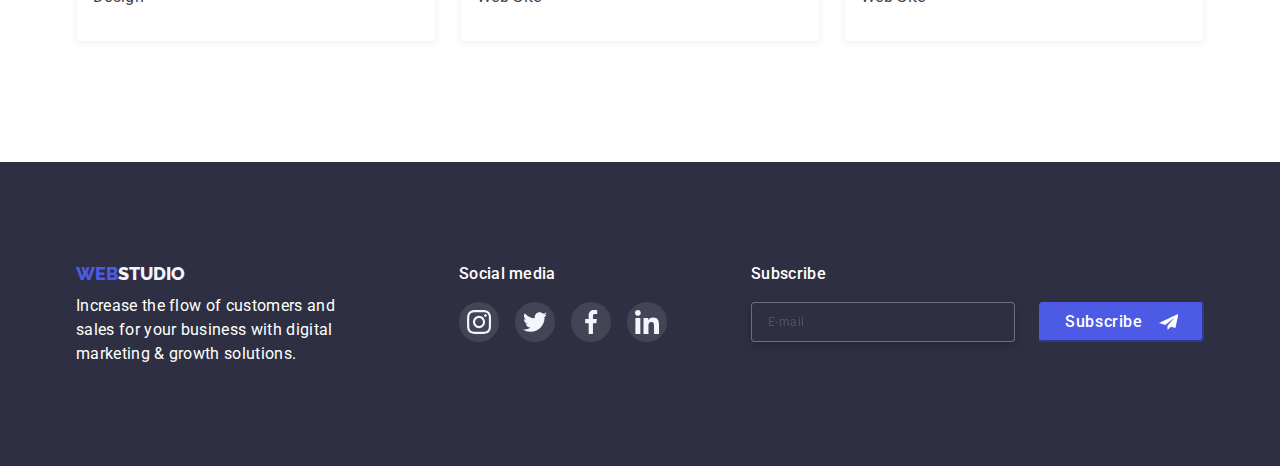
==== commit 7ed891e5: "q" ====
--- a/portfolio.html
+++ b/portfolio.html
@@ -169,70 +169,66 @@
            </section>
         </main>
     
-    <footer class="footer">
-        <div class="container">
-            <!-- Логотип -->
-            <!-- Footer -->
-            <footer class="footer">
-                <div class="container">
-                    <!-- Логотип -->
-                    <div class="footer-logo footer-div">
-                   
-            <a href="index.html" class="web">Web<span class="dio">Studio</span></a>
-            <p class=" increase text">Increase the flow of customers and <br> sales for your business with digital <br> marketing & growth solutions.</p>
-                    </div>
-                    <div class="social-media footer-div">
-                        <p class="smp">Social media</p>
-                        <ul class="footer-list list">
-                            <li class="footer-item">
-                                <a href="" class="footer-link">
-                                    <svg width="24" height="24">
-                                        <use href="images/symbol-defs.svg#icon-instagram"></use>
-                                    </svg>
-                                </a>
-                            </li>
-                            <li class="footer-item">
-                                <a href="" class="footer-link">
-                                    <svg width="24" height="24">
-                                        <use href="images/symbol-defs.svg#icon-twitter"></use>
-                                    </svg>
-                                </a>
-                            </li>
-                            <li class="footer-item">
-                                <a href="" class="footer-link">
-                                    <svg width="24" height="24">
-                                        <use href="images/symbol-defs.svg#icon-facebook"></use>
-                                    </svg>
-                                </a>
-                            </li>
-                            <li class="footer-item">
-                                <a href="" class="footer-link">
-                                    <svg width="24" height="24">
-                                        <use href="images/symbol-defs.svg#icon-linkedin"></use>
-                                    </svg>
-                                </a>
-                            </li>
-                        </ul>
-                    </div>
+        <footer class="footer">
+            <div class="container">
+                <!-- Логотип -->
+                <div class="footer-logo footer-div">
                
-                <form class="subscription">
-                    <div class="subscription-field">
-                        <label for="subscription">Subscribe</label>
-                        <input type="text" name="subscription" id="subscription" placeholder="E-mail">
-                    </div>
-                    <div class="footer-btn">
-                    <button class="subscription-btn" type="submit">
-                        Subscribe
-                        <svg width="24px" height="20px">
-                            <use href="images/symbol-defs.svg#icon-suber"></use>
-                        </svg>
-                    </button>
-                    </div>
-                </form>
-            </div>
+        <a href="index.html" class="web">Web<span class="dio">Studio</span></a>
+        <p class=" increase text">Increase the flow of customers and <br> sales for your business with digital <br> marketing & growth solutions.</p>
+                </div>
+                <div class="social-media footer-div">
+                    <p class="smp">Social media</p>
+                    <ul class="footer-list list">
+                        <li class="footer-item">
+                            <a href="" class="footer-link">
+                                <svg width="24" height="24">
+                                    <use href="images/symbol-defs.svg#icon-instagram"></use>
+                                </svg>
+                            </a>
+                        </li>
+                        <li class="footer-item">
+                            <a href="" class="footer-link">
+                                <svg width="24" height="24">
+                                    <use href="images/symbol-defs.svg#icon-twitter"></use>
+                                </svg>
+                            </a>
+                        </li>
+                        <li class="footer-item">
+                            <a href="" class="footer-link">
+                                <svg width="24" height="24">
+                                    <use href="images/symbol-defs.svg#icon-facebook"></use>
+                                </svg>
+                            </a>
+                        </li>
+                        <li class="footer-item">
+                            <a href="" class="footer-link">
+                                <svg width="24" height="24">
+                                    <use href="images/symbol-defs.svg#icon-linkedin"></use>
+                                </svg>
+                            </a>
+                        </li>
+                    </ul>
+                </div>
+           
+            <form class="subscription">
+                <div class="subscription-field">
+                    <label for="subscription">Subscribe</label>
+                    <input type="text" name="subscription" id="subscription" placeholder="E-mail">
+                </div>
+                <div class="footer-btn">
+                <button class="subscription-btn" type="submit">
+                    Subscribe
+                    <svg width="24px" height="20px">
+                        <use href="images/symbol-defs.svg#icon-suber"></use>
+                    </svg>
+                </button>
+                </div>
+            </form>
         </div>
+    </div>
+    </footer>
         </footer>
-            </footer>
-            <script src="./js/modal.js"></script>
-        </body>
-        </html>+        <script src="./js/modal.js"></script>
+    </body>
+    </html>--- a/css/styles.css
+++ b/css/styles.css
@@ -116,6 +116,7 @@
     margin-bottom: 8px;
     display: flex;
     flex-direction: column;
+    border: #2E2F42;
     
 }
 
@@ -137,7 +138,8 @@
 
 .form-field input:focus + .form-icon {
     fill: #4d5ae5;
-    border-color: #4D5AE5;
+    border: #4d5ae5 ;
+    
 }
 
 
@@ -235,14 +237,17 @@
 
 .checkbox:checked + .policy-icon {
     border-color: transparent;
-    background-image: url("/images/click.svg");
+    background-image: url("../images/click.svg");
     background-size: contain;
     background-origin: border-box;
 }
 
 .policy-text {
     margin: 0;
-}
+    
+}
+.policy-item{
+    color: #404BBF;}
 
 .button-policy {
     width: 169px;
